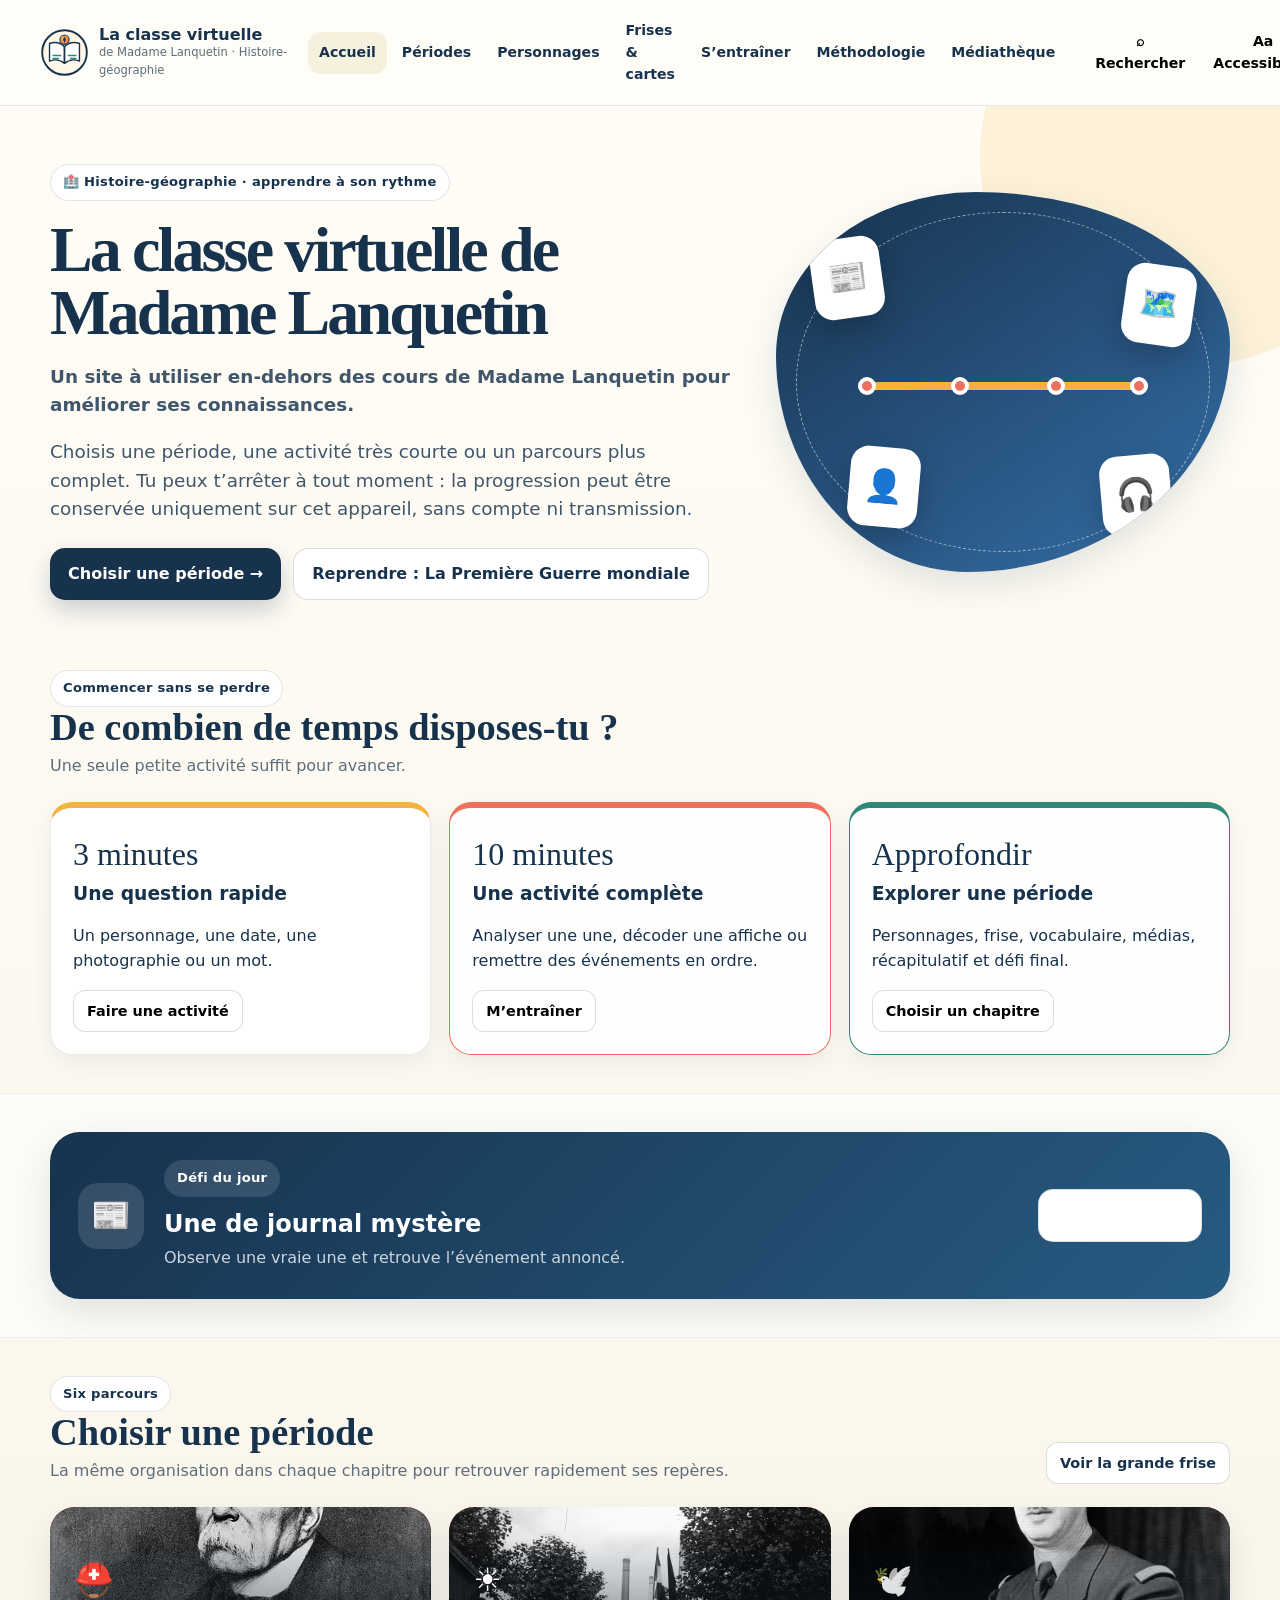
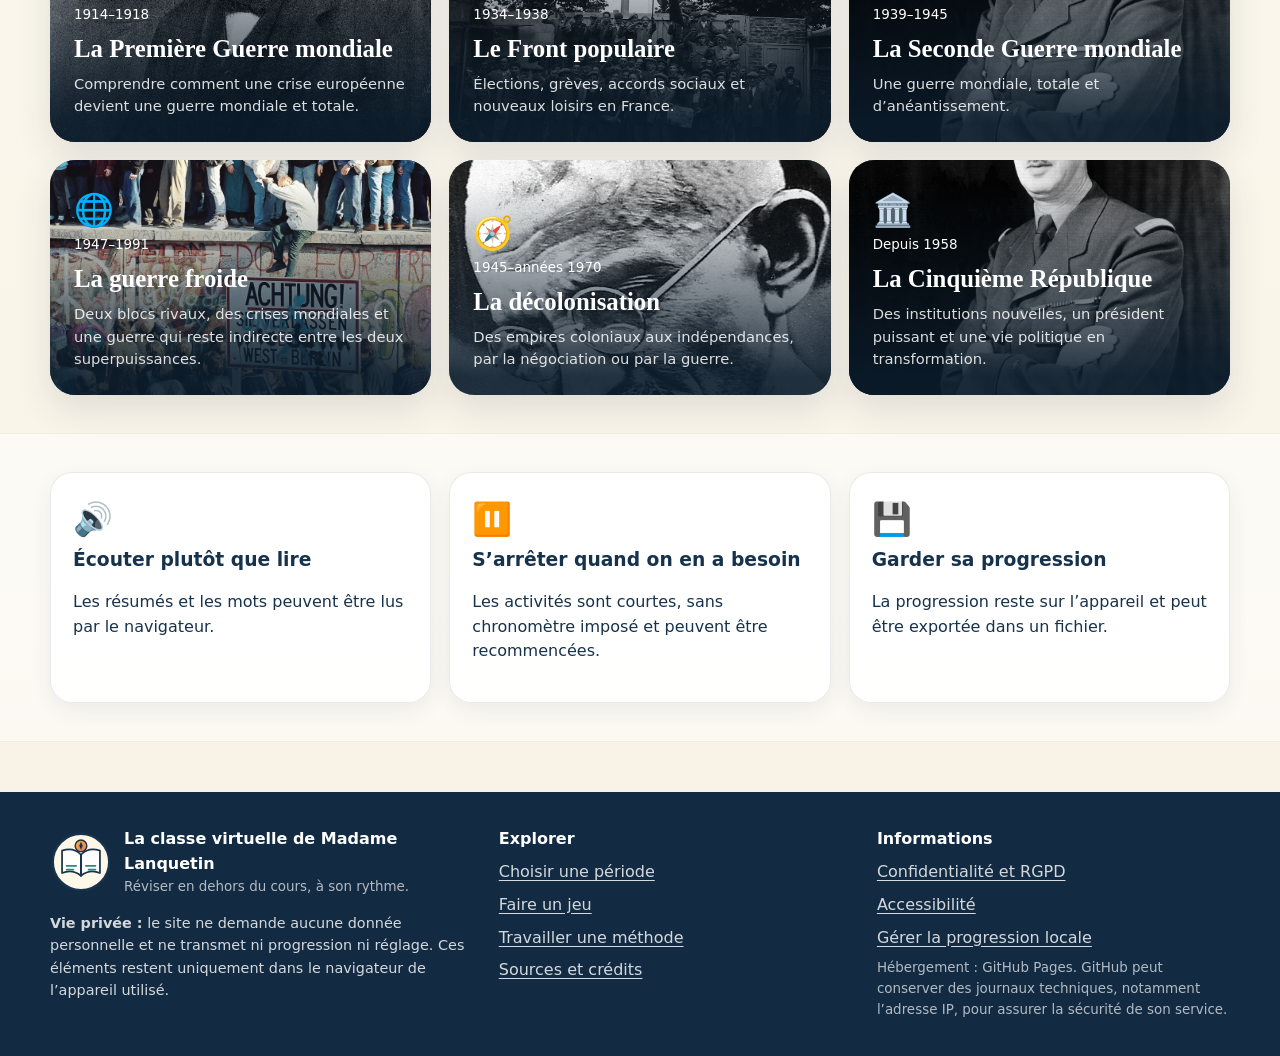
==== index.html @ 1295f913 "Add files via upload" ====
<!DOCTYPE html>

<html lang="fr"><head><meta charset="utf-8"/><meta content="no-referrer" name="referrer"/><meta content="default-src 'self'; img-src 'self' data:; style-src 'self' 'unsafe-inline'; script-src 'self'; connect-src 'self'; media-src 'self'; font-src 'self'; worker-src 'self'; object-src 'none'; base-uri 'self'; frame-src 'none'; form-action 'self'" http-equiv="Content-Security-Policy"/><meta content="width=device-width,initial-scale=1" name="viewport"/><meta content="#17324d" name="theme-color"/><meta content="La classe virtuelle de Madame Lanquetin : réviser l’histoire-géographie avec des personnages, frises, cartes, documents et jeux." name="description"/><title>La classe virtuelle de Madame Lanquetin</title><link href="assets/logo.svg" rel="icon"/><link href="manifest.webmanifest" rel="manifest"/><link href="assets/style.css" rel="stylesheet"/></head><body data-page="home">
<a class="skip-link" href="#main">Aller au contenu</a>
<header class="site-header"><div class="header-inner">
<a class="brand" href="index.html"><img alt="" src="assets/logo.svg"/><span><strong>La classe virtuelle</strong><small>de Madame Lanquetin · Histoire-géographie</small></span></a>
<button aria-controls="main-nav" aria-expanded="false" aria-label="Ouvrir le menu" class="utility-btn menu-btn" type="button">☰</button>
<nav aria-label="Navigation principale" class="main-nav" id="main-nav">
<a data-page="home" href="index.html">Accueil</a><a data-page="periods" href="periodes.html">Périodes</a><a data-page="people" href="personnages.html">Personnages</a><a data-page="timeline" href="frises-cartes.html">Frises &amp; cartes</a><a data-page="games" href="jeux.html">S’entraîner</a><a data-page="method" href="methodologie.html">Méthodologie</a><a data-page="media" href="mediatheque.html">Médiathèque</a>
</nav>
<div class="header-actions"><button aria-label="Rechercher dans le site" class="utility-btn" id="open-search" title="Rechercher" type="button">⌕ <span>Rechercher</span></button><button aria-label="Ouvrir les réglages d’accessibilité" class="utility-btn" id="open-access" title="Accessibilité" type="button">Aa <span>Accessibilité</span></button><a aria-label="Ouvrir ma progression locale" class="utility-btn" href="progression.html" title="Ma progression">◎ <span>Progression</span></a></div>
</div></header><main id="main">
<section class="hero"><div class="container hero-grid"><div><div class="eyebrow">🏥 Histoire-géographie · apprendre à son rythme</div><h1>La classe virtuelle de Madame Lanquetin</h1><p><strong>Un site à utiliser en-dehors des cours de Madame Lanquetin pour améliorer ses connaissances.</strong></p><p>Choisis une période, une activité très courte ou un parcours plus complet. Tu peux t’arrêter à tout moment : la progression peut être conservée uniquement sur cet appareil, sans compte ni transmission.</p><div class="button-row"><a class="btn btn-primary" href="periodes.html">Choisir une période →</a><a class="btn btn-secondary" href="periode.html?id=ww1" id="resume-link"><span id="resume-text">Reprendre mon parcours</span></a></div></div><div aria-hidden="true" class="hero-art optional"><div class="history-orbit"><div class="orbit-card">📰</div><div class="orbit-card">🗺️</div><div class="orbit-card">👤</div><div class="orbit-card">🎧</div><div class="orbit-line"><span></span><span></span><span></span><span></span></div></div></div></div></section>
<section class="section"><div class="container"><div class="section-head"><div><div class="eyebrow">Commencer sans se perdre</div><h2>De combien de temps disposes-tu ?</h2><p>Une seule petite activité suffit pour avancer.</p></div></div><div class="grid grid-3"><article class="card route-card" data-route="jeux.html"><div class="big">3 minutes</div><h3>Une question rapide</h3><p>Un personnage, une date, une photographie ou un mot.</p><button class="btn btn-secondary btn-small">Faire une activité</button></article><article class="card route-card" data-route="jeux.html#unes"><div class="big">10 minutes</div><h3>Une activité complète</h3><p>Analyser une une, décoder une affiche ou remettre des événements en ordre.</p><button class="btn btn-secondary btn-small">M’entraîner</button></article><article class="card route-card" data-route="periodes.html"><div class="big">Approfondir</div><h3>Explorer une période</h3><p>Personnages, frise, vocabulaire, médias, récapitulatif et défi final.</p><button class="btn btn-secondary btn-small">Choisir un chapitre</button></article></div></div></section>
<section class="section alt"><div class="container"><div class="quick-challenge" id="daily-challenge"></div></div></section>
<section class="section"><div class="container"><div class="section-head"><div><div class="eyebrow">Six parcours</div><h2>Choisir une période</h2><p>La même organisation dans chaque chapitre pour retrouver rapidement ses repères.</p></div><a class="btn btn-secondary btn-small" href="frises-cartes.html">Voir la grande frise</a></div><div class="grid grid-3" id="period-grid"></div></div></section>
<section class="section alt optional"><div class="container"><div class="grid grid-3"><article class="card"><div style="font-size:2rem">🔊</div><h3>Écouter plutôt que lire</h3><p>Les résumés et les mots peuvent être lus par le navigateur.</p></article><article class="card"><div style="font-size:2rem">⏸️</div><h3>S’arrêter quand on en a besoin</h3><p>Les activités sont courtes, sans chronomètre imposé et peuvent être recommencées.</p></article><article class="card"><div style="font-size:2rem">💾</div><h3>Garder sa progression</h3><p>La progression reste sur l’appareil et peut être exportée dans un fichier.</p></article></div></div></section></main><footer class="site-footer">
<div class="container footer-grid">
<div>
<div class="footer-brand"><img alt="" src="assets/logo.svg" width="62"/><div><strong>La classe virtuelle de Madame Lanquetin</strong><div class="mini">Réviser en dehors du cours, à son rythme.</div></div></div>
<p class="footer-privacy"><strong>Vie privée :</strong> le site ne demande aucune donnée personnelle et ne transmet ni progression ni réglage. Ces éléments restent uniquement dans le navigateur de l’appareil utilisé.</p>
</div>
<div class="footer-links"><strong>Explorer</strong><a href="periodes.html">Choisir une période</a><a href="jeux.html">Faire un jeu</a><a href="methodologie.html">Travailler une méthode</a><a href="sources.html">Sources et crédits</a></div>
<div class="footer-links"><strong>Informations</strong><a href="confidentialite.html">Confidentialité et RGPD</a><a href="accessibilite.html">Accessibilité</a><a href="progression.html">Gérer la progression locale</a><span class="mini">Hébergement : GitHub Pages. GitHub peut conserver des journaux techniques, notamment l’adresse IP, pour assurer la sécurité de son service.</span></div>
</div>
</footer>
<div aria-hidden="true" aria-labelledby="search-title" aria-modal="true" class="search-overlay" id="search-overlay" role="dialog">
<div class="search-panel">
<h2 class="sr-only" id="search-title">Rechercher dans le site</h2>
<div class="search-top"><label class="sr-only" for="global-search">Personnage, date, événement ou mot</label><input autocomplete="off" id="global-search" placeholder="Personnage, date, événement, mot…" type="search"/><button aria-label="Fermer la recherche" class="close-btn" id="close-search" type="button">×</button></div>
<div aria-live="polite" class="search-results" id="search-results"></div>
</div>
</div>
<div aria-hidden="true" aria-labelledby="access-title" aria-modal="true" class="access-overlay" id="access-overlay" role="dialog">
<div class="access-panel">
<div class="section-head"><div><h2 id="access-title" tabindex="-1">Réglages d’accessibilité</h2><p>Les réglages sont conservés uniquement dans ce navigateur.</p><p class="notice hidden" id="access-storage-note">Le stockage local est bloqué : les réglages fonctionneront pendant cette visite, sans être mémorisés.</p></div><button aria-label="Fermer les réglages d’accessibilité" class="close-btn" id="close-access" type="button">×</button></div>
<div class="setting-row"><div><strong>Taille du texte</strong></div><div aria-label="Choisir la taille du texte" class="setting-buttons" role="group"><button aria-pressed="false" data-size="0.9" type="button">A−</button><button aria-pressed="false" data-size="1" type="button">A</button><button aria-pressed="false" data-size="1.15" type="button">A+</button><button aria-pressed="false" data-size="1.3" type="button">A++</button></div></div>
<div class="setting-row"><div><strong>Contraste renforcé</strong></div><button aria-pressed="false" class="btn btn-secondary btn-small" data-setting="contrast" type="button">Activer / désactiver</button></div>
<div class="setting-row"><div><strong>Police de lecture simple</strong></div><button aria-pressed="false" class="btn btn-secondary btn-small" data-setting="dyslexic" type="button">Activer / désactiver</button></div>
<div class="setting-row"><div><strong>Espacement du texte</strong></div><button aria-pressed="false" class="btn btn-secondary btn-small" data-setting="spacing" type="button">Activer / désactiver</button></div>
<div class="setting-row"><div><strong>Souligner les liens</strong></div><button aria-pressed="false" class="btn btn-secondary btn-small" data-setting="links" type="button">Activer / désactiver</button></div>
<div class="setting-row"><div><strong>Réduire les animations</strong></div><button aria-pressed="false" class="btn btn-secondary btn-small" data-setting="motion" type="button">Activer / désactiver</button></div>
<div class="setting-row"><div><strong>Mode concentration</strong><div class="mini">Masque certains éléments secondaires.</div></div><button aria-pressed="false" class="btn btn-secondary btn-small" data-setting="focus" type="button">Activer / désactiver</button></div>
<div class="button-row"><button class="btn btn-secondary btn-small" id="reset-access" type="button">Réinitialiser les réglages</button><a class="btn btn-primary btn-small" href="accessibilite.html">Lire la déclaration d’accessibilité</a></div>
</div>
</div><script src="assets/data.js"></script><script src="assets/app.js"></script></body></html>
---- assets/style.css ----
:root{
  --ink:#17324d;--muted:#5d6d7c;--paper:#fffdf7;--cream:#f6f0df;--white:#fff;
  --coral:#ee715e;--gold:#f3b43f;--teal:#2f8878;--blue:#356fa8;--purple:#6251a2;
  --shadow:0 14px 35px rgba(23,50,77,.12);--radius:22px;--text-size:1;
}
*{box-sizing:border-box}html{scroll-behavior:smooth}body{margin:0;font-family:Inter,ui-sans-serif,system-ui,-apple-system,"Segoe UI",sans-serif;color:var(--ink);background:linear-gradient(180deg,#fffdf7 0,#f8f2e4 100%);font-size:calc(16px * var(--text-size));line-height:1.55}body.reduce-motion *,body.reduce-motion *::before,body.reduce-motion *::after{animation:none!important;transition:none!important;scroll-behavior:auto!important}body.focus-mode .optional{display:none!important}a{color:inherit}button,input,select{font:inherit}.skip-link{position:absolute;left:-999px;top:8px;background:#000;color:#fff;padding:10px 16px;z-index:100}.skip-link:focus{left:8px}.site-header{position:sticky;top:0;z-index:30;background:rgba(255,253,247,.96);backdrop-filter:blur(14px);border-bottom:1px solid rgba(23,50,77,.1)}.header-inner{max-width:1240px;margin:auto;padding:10px 20px;display:flex;align-items:center;gap:18px}.brand{display:flex;align-items:center;gap:10px;text-decoration:none;min-width:250px}.brand img{width:49px;height:49px}.brand strong{display:block;line-height:1.12}.brand small{display:block;color:var(--muted);font-size:.72rem}.main-nav{display:flex;align-items:center;gap:4px;flex:1;justify-content:center}.main-nav a,.utility-btn{border:0;background:transparent;text-decoration:none;padding:10px 11px;border-radius:13px;font-weight:700;font-size:.88rem;cursor:pointer}.main-nav a:hover,.main-nav a.active,.utility-btn:hover{background:var(--cream)}.header-actions{display:flex;gap:6px}.menu-btn{display:none}.container{width:min(1180px,calc(100% - 34px));margin:auto}.hero{padding:58px 0 32px;position:relative;overflow:hidden}.hero::before{content:"";position:absolute;width:420px;height:420px;border-radius:50%;background:rgba(243,180,63,.16);right:-120px;top:-160px}.hero-grid{display:grid;grid-template-columns:1.2fr .8fr;gap:45px;align-items:center}.eyebrow{display:inline-flex;align-items:center;gap:8px;padding:7px 12px;background:#fff;border:1px solid rgba(23,50,77,.12);border-radius:999px;font-weight:800;font-size:.82rem;letter-spacing:.02em}.hero h1,.page-hero h1{font-family:Georgia,serif;font-size:clamp(2.4rem,5vw,5.2rem);line-height:.98;margin:18px 0 18px;letter-spacing:-.045em}.hero p{font-size:1.15rem;max-width:740px;color:#40566a}.hero-art{min-height:380px;position:relative}.history-orbit{position:absolute;inset:0;border-radius:44% 56% 58% 42%/43% 40% 60% 57%;background:linear-gradient(145deg,#17324d,#356fa8);box-shadow:var(--shadow);overflow:hidden}.history-orbit::after{content:"";position:absolute;inset:20px;border:1px dashed rgba(255,255,255,.55);border-radius:50%}.orbit-card{position:absolute;background:#fff;border-radius:18px;padding:15px;box-shadow:0 12px 30px rgba(0,0,0,.2);font-size:2rem;z-index:2}.orbit-card:nth-child(1){left:8%;top:12%;transform:rotate(-8deg)}.orbit-card:nth-child(2){right:8%;top:19%;transform:rotate(8deg)}.orbit-card:nth-child(3){left:16%;bottom:12%;transform:rotate(5deg)}.orbit-card:nth-child(4){right:13%;bottom:10%;transform:rotate(-5deg)}.orbit-line{position:absolute;left:18%;right:18%;top:50%;height:8px;background:var(--gold);border-radius:999px;z-index:1}.orbit-line span{position:absolute;width:18px;height:18px;border:4px solid #fff;background:var(--coral);border-radius:50%;top:-5px}.orbit-line span:nth-child(1){left:0}.orbit-line span:nth-child(2){left:32%}.orbit-line span:nth-child(3){left:65%}.orbit-line span:nth-child(4){right:0}.button-row{display:flex;flex-wrap:wrap;gap:12px;margin-top:24px}.btn{display:inline-flex;align-items:center;justify-content:center;gap:8px;border:0;border-radius:15px;padding:13px 18px;font-weight:850;text-decoration:none;cursor:pointer;transition:.2s transform,.2s box-shadow}.btn:hover{transform:translateY(-2px)}.btn-primary{background:var(--ink);color:#fff;box-shadow:0 10px 25px rgba(23,50,77,.22)}.btn-secondary{background:#fff;border:1px solid rgba(23,50,77,.16)}.btn-coral{background:var(--coral);color:#fff}.btn-small{padding:9px 13px;border-radius:12px;font-size:.9rem}.section{padding:38px 0}.section.alt{background:rgba(255,255,255,.55);border-top:1px solid rgba(23,50,77,.06);border-bottom:1px solid rgba(23,50,77,.06)}.section-head{display:flex;align-items:flex-end;justify-content:space-between;gap:20px;margin-bottom:23px}.section-head h2{font-family:Georgia,serif;font-size:clamp(1.8rem,3vw,2.9rem);line-height:1.05;margin:0}.section-head p{margin:7px 0 0;color:var(--muted)}.grid{display:grid;gap:18px}.grid-2{grid-template-columns:repeat(2,minmax(0,1fr))}.grid-3{grid-template-columns:repeat(3,minmax(0,1fr))}.grid-4{grid-template-columns:repeat(4,minmax(0,1fr))}.card{background:rgba(255,255,255,.92);border:1px solid rgba(23,50,77,.10);border-radius:var(--radius);padding:22px;box-shadow:0 8px 22px rgba(23,50,77,.07)}.card h3{margin:0 0 8px}.period-card{position:relative;overflow:hidden;min-height:235px;display:flex;flex-direction:column;justify-content:flex-end;color:#fff;text-decoration:none;border-radius:25px;box-shadow:var(--shadow);isolation:isolate}.period-card::after{content:"";position:absolute;inset:0;background:linear-gradient(180deg,transparent 10%,rgba(11,28,43,.9) 92%);z-index:-1}.period-card img{position:absolute;inset:0;width:100%;height:100%;object-fit:cover;z-index:-2;filter:saturate(.82)}.period-card .period-content{padding:24px}.period-card .period-icon{font-size:2rem}.period-card h3{font-family:Georgia,serif;font-size:1.55rem;margin:4px 0}.period-card p{margin:0;color:rgba(255,255,255,.85);font-size:.92rem}.period-card:hover{transform:translateY(-4px);transition:.2s}.route-card{border-top:6px solid var(--gold);cursor:pointer}.route-card:nth-child(2){border-color:var(--coral)}.route-card:nth-child(3){border-color:var(--teal)}.route-card .big{font-family:Georgia,serif;font-size:2rem}.quick-challenge{background:linear-gradient(135deg,#17324d,#275b82);color:#fff;border-radius:30px;padding:28px;display:grid;grid-template-columns:auto 1fr auto;gap:20px;align-items:center;box-shadow:var(--shadow)}.challenge-icon{width:66px;height:66px;border-radius:20px;background:rgba(255,255,255,.13);display:grid;place-items:center;font-size:2rem}.page-hero{padding:46px 0 30px}.page-hero .hero-panel{border-radius:30px;padding:38px;background:#17324d;color:#fff;position:relative;overflow:hidden}.page-hero .hero-panel::after{content:"";position:absolute;right:-80px;top:-120px;width:330px;height:330px;border-radius:50%;background:rgba(243,180,63,.22)}.page-hero h1{font-size:clamp(2.3rem,4.5vw,4.5rem);margin:12px 0}.breadcrumbs{font-weight:750;font-size:.88rem;color:rgba(255,255,255,.8)}.period-hero{display:grid;grid-template-columns:1fr 360px;gap:28px;align-items:stretch}.period-hero-image{border-radius:25px;overflow:hidden;min-height:320px;position:relative}.period-hero-image img{width:100%;height:100%;object-fit:cover}.image-credit{position:absolute;bottom:8px;left:8px;right:8px;background:rgba(0,0,0,.68);color:#fff;padding:6px 9px;border-radius:9px;font-size:.7rem}.stats{display:grid;grid-template-columns:repeat(3,1fr);gap:12px;margin-top:23px}.stat{background:rgba(255,255,255,.12);padding:14px;border-radius:16px}.stat strong{display:block;font-size:1.2rem}.timeline{position:relative;padding-left:31px}.timeline::before{content:"";position:absolute;left:9px;top:0;bottom:0;width:4px;background:linear-gradient(var(--gold),var(--coral));border-radius:3px}.timeline-item{position:relative;margin-bottom:18px;background:#fff;border:1px solid rgba(23,50,77,.1);border-radius:18px;padding:17px 19px}.timeline-item::before{content:"";position:absolute;left:-30px;top:22px;width:15px;height:15px;border-radius:50%;background:var(--coral);border:4px solid #fff;box-shadow:0 0 0 2px var(--coral)}.timeline-date{font-weight:900;color:var(--coral)}.person-card{display:grid;grid-template-columns:92px 1fr;gap:16px;align-items:start}.portrait{width:92px;height:112px;border-radius:18px;object-fit:cover;background:linear-gradient(145deg,#dfe7ef,#fff);border:1px solid rgba(23,50,77,.12)}.avatar{width:92px;height:112px;border-radius:18px;display:grid;place-items:center;background:linear-gradient(145deg,var(--ink),var(--blue));color:#fff;font-family:Georgia,serif;font-size:1.8rem;font-weight:800}.tag-row{display:flex;gap:7px;flex-wrap:wrap}.tag{display:inline-flex;padding:5px 9px;border-radius:999px;background:var(--cream);font-size:.76rem;font-weight:800}.flashcard{min-height:185px;perspective:1000px;cursor:pointer}.flashcard-inner{height:100%;min-height:185px;position:relative;transform-style:preserve-3d;transition:transform .45s}.flashcard.flipped .flashcard-inner{transform:rotateY(180deg)}.flash-side{position:absolute;inset:0;backface-visibility:hidden;border-radius:20px;padding:22px;background:#fff;border:1px solid rgba(23,50,77,.12);display:flex;flex-direction:column;justify-content:center}.flash-back{transform:rotateY(180deg);background:var(--ink);color:#fff}.quiz-box{background:#fff;border-radius:24px;padding:24px;border:1px solid rgba(23,50,77,.1);box-shadow:var(--shadow)}.answer-list{display:grid;gap:10px;margin:18px 0}.answer-btn{text-align:left;border:1px solid rgba(23,50,77,.16);background:#fff;padding:13px 15px;border-radius:14px;cursor:pointer;font-weight:700}.answer-btn:hover{background:var(--cream)}.answer-btn.correct{background:#dff5e8;border-color:#4a9c68}.answer-btn.wrong{background:#ffe3df;border-color:#d65c4d}.feedback{border-radius:14px;padding:13px 15px;background:var(--cream);margin-top:12px}.filters{display:flex;flex-wrap:wrap;gap:10px;margin-bottom:22px}.filter-btn{border:1px solid rgba(23,50,77,.15);background:#fff;border-radius:999px;padding:9px 13px;font-weight:800;cursor:pointer}.filter-btn.active{background:var(--ink);color:#fff}.search-field{width:100%;padding:14px 16px;border-radius:15px;border:1px solid rgba(23,50,77,.2);background:#fff}.media-card{display:flex;flex-direction:column}.media-type{font-weight:900;color:var(--teal);font-size:.8rem;text-transform:uppercase;letter-spacing:.06em}.media-card .btn{margin-top:auto}.map-shell{display:grid;grid-template-columns:280px 1fr;gap:18px}.map-controls{background:#fff;padding:20px;border-radius:22px;border:1px solid rgba(23,50,77,.1)}#history-map{height:550px;border-radius:22px;overflow:hidden;border:1px solid rgba(23,50,77,.1);background:#dbe7ee}.map-fallback{height:550px;display:grid;place-items:center;text-align:center;padding:30px}.layer-btn{display:block;width:100%;text-align:left;margin:8px 0;padding:11px 12px;border:1px solid rgba(23,50,77,.14);background:#fff;border-radius:12px;font-weight:800;cursor:pointer}.layer-btn.active{background:var(--teal);color:#fff}.newspaper{background:#f7f2e6;border:1px solid #b7a985;border-radius:8px;padding:15px;font-family:Georgia,serif}.newspaper img{width:100%;max-height:420px;object-fit:contain;background:#e8e1d2}.document-viewer{display:grid;grid-template-columns:minmax(0,1fr) minmax(300px,.8fr);gap:20px}.doc-image{background:#eee7d8;border-radius:18px;padding:12px}.doc-image img{width:100%;max-height:680px;object-fit:contain}.method-step{display:grid;grid-template-columns:58px 1fr;gap:15px}.method-number{width:52px;height:52px;border-radius:17px;background:var(--ink);color:#fff;display:grid;place-items:center;font-weight:900;font-size:1.3rem}.progress-bar{height:13px;border-radius:999px;background:#e7e3d8;overflow:hidden}.progress-fill{height:100%;background:linear-gradient(90deg,var(--teal),var(--gold));width:0}.badge{display:flex;gap:14px;align-items:center}.badge-icon{width:58px;height:58px;border-radius:18px;background:var(--cream);display:grid;place-items:center;font-size:1.8rem}.badge.locked{filter:grayscale(1);opacity:.55}.source-row{display:grid;grid-template-columns:1fr auto;gap:14px;align-items:center;border-bottom:1px solid rgba(23,50,77,.1);padding:16px 0}.source-row:last-child{border-bottom:0}.notice{background:#fff4cf;border-left:5px solid var(--gold);padding:16px 18px;border-radius:10px}.search-overlay,.access-overlay{position:fixed;inset:0;background:rgba(8,20,32,.72);z-index:80;display:none;padding:6vh 20px}.search-overlay.open,.access-overlay.open{display:block}.search-panel,.access-panel{max-width:760px;margin:auto;background:#fff;border-radius:26px;padding:24px;max-height:86vh;overflow:auto}.search-top{display:flex;gap:10px}.search-top input{flex:1;padding:15px;border-radius:14px;border:1px solid rgba(23,50,77,.2)}.search-results{display:grid;gap:9px;margin-top:15px}.search-result{display:block;text-decoration:none;padding:13px;border-radius:14px;background:var(--cream)}.close-btn{border:0;background:var(--cream);width:48px;border-radius:14px;cursor:pointer;font-weight:900}.setting-row{display:flex;justify-content:space-between;align-items:center;gap:18px;padding:15px 0;border-bottom:1px solid rgba(23,50,77,.1)}.setting-buttons{display:flex;gap:6px}.setting-buttons button{border:1px solid rgba(23,50,77,.15);background:#fff;border-radius:10px;padding:8px 10px;cursor:pointer}.site-footer{margin-top:50px;background:#132b42;color:#fff;padding:35px 0}.footer-grid{display:grid;grid-template-columns:1.2fr 1fr 1fr;gap:25px}.footer-links{display:flex;flex-direction:column;gap:8px}.footer-links a{color:rgba(255,255,255,.82)}.mini{font-size:.84rem;color:var(--muted)}.site-footer .mini{color:rgba(255,255,255,.68)}.hidden{display:none!important}.only-print{display:none}
@media(max-width:1000px){.main-nav{display:none;position:absolute;left:15px;right:15px;top:71px;background:#fff;padding:12px;border-radius:18px;box-shadow:var(--shadow);flex-direction:column;align-items:stretch}.main-nav.open{display:flex}.menu-btn{display:block}.header-inner{flex-wrap:wrap}.brand{flex:1}.hero-grid,.period-hero,.document-viewer{grid-template-columns:1fr}.hero-art{min-height:310px}.grid-4{grid-template-columns:repeat(2,1fr)}.map-shell{grid-template-columns:1fr}.map-controls{display:grid;grid-template-columns:repeat(2,1fr);gap:7px}.map-controls h3,.map-controls p,.map-controls .legend-box{grid-column:1/-1}}
@media(max-width:700px){.container{width:min(100% - 22px,1180px)}.header-actions .utility-btn span{display:none}.brand small{display:none}.hero{padding-top:34px}.hero h1{font-size:2.7rem}.hero-art{min-height:270px}.grid-2,.grid-3,.grid-4,.stats,.footer-grid{grid-template-columns:1fr}.quick-challenge{grid-template-columns:1fr;text-align:left}.section{padding:28px 0}.card{padding:18px}.person-card{grid-template-columns:76px 1fr}.portrait,.avatar{width:76px;height:94px}.page-hero .hero-panel{padding:25px}.period-hero-image{min-height:250px}.map-controls{grid-template-columns:1fr}#history-map,.map-fallback{height:430px}}
@media print{.site-header,.site-footer,.button-row,.utility-btn,.filters,.optional{display:none!important}body{background:#fff}.card,.timeline-item{box-shadow:none;break-inside:avoid}.only-print{display:block}}


/* Confidentialité et accessibilité — ajout du 23 juillet 2026 */
:focus-visible{outline:4px solid #ffbf47!important;outline-offset:4px!important;border-radius:4px}
.sr-only{position:absolute!important;width:1px!important;height:1px!important;padding:0!important;margin:-1px!important;overflow:hidden!important;clip:rect(0,0,0,0)!important;white-space:nowrap!important;border:0!important}
body.dialog-open{overflow:hidden}
.footer-brand{display:flex;gap:12px;align-items:center}.footer-privacy{font-size:.9rem;line-height:1.55;color:rgba(255,255,255,.82);max-width:54ch}.site-footer a{text-underline-offset:3px}.legal-content{display:grid;gap:18px;max-width:960px}.legal-content h2{font-family:Georgia,serif;margin-top:0}.legal-content .card{padding:25px}.check-list li{margin:.55rem 0}.privacy-notice{margin:20px 0}
.text-spacing{letter-spacing:.06em;word-spacing:.16em;line-height:1.9}.text-spacing p,.text-spacing li{line-height:1.9}.underline-links a:not(.btn){text-decoration:underline!important;text-decoration-thickness:2px!important;text-underline-offset:4px!important}
.high-contrast{background:#fff;color:#000}.high-contrast .card,.high-contrast .timeline-item,.high-contrast .filter-btn,.high-contrast .answer-btn{border:2px solid #000}.high-contrast a:not(.btn){color:#001dff}.high-contrast .site-header,.high-contrast .site-footer{background:#000}.high-contrast .main-nav a{color:#000}.high-contrast .main-nav a.active{background:#000;color:#fff}.high-contrast .btn-primary{background:#000;color:#fff;border-color:#000}.high-contrast .btn-secondary{background:#fff;color:#000;border:2px solid #000}
.local-map-stage{position:relative;width:100%;height:520px;overflow:hidden;border-radius:18px;background:linear-gradient(180deg,#dff2f4 0 64%,#e9dfc3 64%);border:2px solid rgba(23,50,77,.2);box-shadow:inset 0 0 0 8px rgba(255,255,255,.35)}.local-map-stage::before{content:"";position:absolute;inset:7% 6%;border-radius:50%;background:radial-gradient(circle at 35% 35%,rgba(255,255,255,.75),rgba(116,175,165,.18) 45%,rgba(23,50,77,.08));border:2px solid rgba(23,50,77,.16)}.local-map-lines{position:absolute;inset:0;width:100%;height:100%;pointer-events:none}.local-map-lines polyline{fill:none;stroke:#c94b48;stroke-width:1.2;stroke-linecap:round;stroke-linejoin:round;vector-effect:non-scaling-stroke}.local-map-lines .map-globe{fill:rgba(255,255,255,.18);stroke:rgba(23,50,77,.25);stroke-width:.7;vector-effect:non-scaling-stroke}.local-map-lines .map-grid{fill:none;stroke:rgba(23,50,77,.12);stroke-width:.35;vector-effect:non-scaling-stroke}.local-map-marker{position:absolute;left:var(--map-x);top:var(--map-y);transform:translate(-50%,-50%);width:38px;height:38px;border-radius:50%;border:3px solid #fff;background:#17324d;color:#fff;font-weight:800;box-shadow:0 5px 14px rgba(23,50,77,.35);cursor:pointer;z-index:3}.local-map-marker:hover,.local-map-marker.selected{transform:translate(-50%,-50%) scale(1.18);background:#c94b48}.map-compass{position:absolute;right:18px;top:15px;background:#fff;border:1px solid rgba(23,50,77,.2);border-radius:99px;padding:7px 10px;font-weight:800}.privacy-map-note{margin:.7rem 0 0}.dialog-open .site-header{z-index:1}
@media(prefers-reduced-motion:reduce){*,*::before,*::after{scroll-behavior:auto!important;animation-duration:.001ms!important;animation-iteration-count:1!important;transition-duration:.001ms!important}.history-orbit,.orbit-card{animation:none!important}}
@media(max-width:700px){.local-map-stage{height:420px}.local-map-marker{width:34px;height:34px}.access-panel{max-height:90vh;overflow:auto}.setting-row{align-items:flex-start;flex-direction:column}.footer-privacy{max-width:none}}
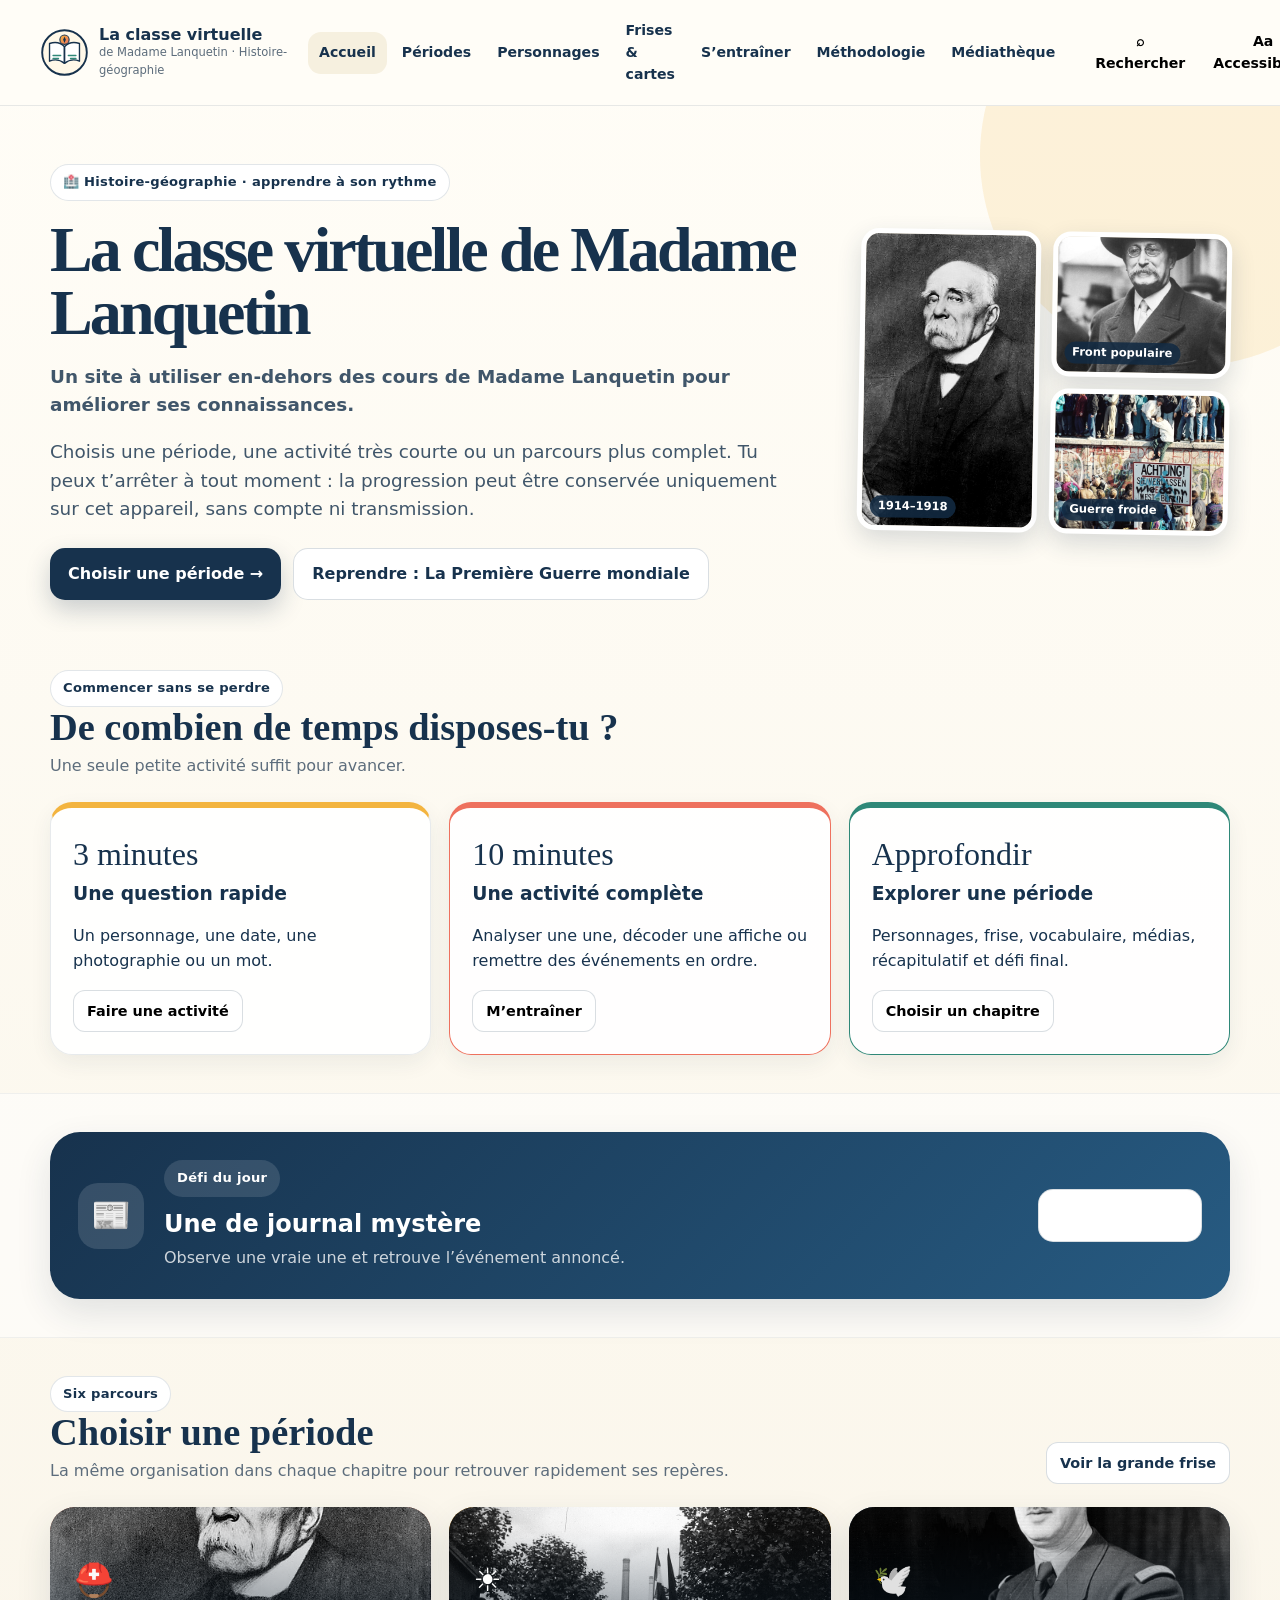
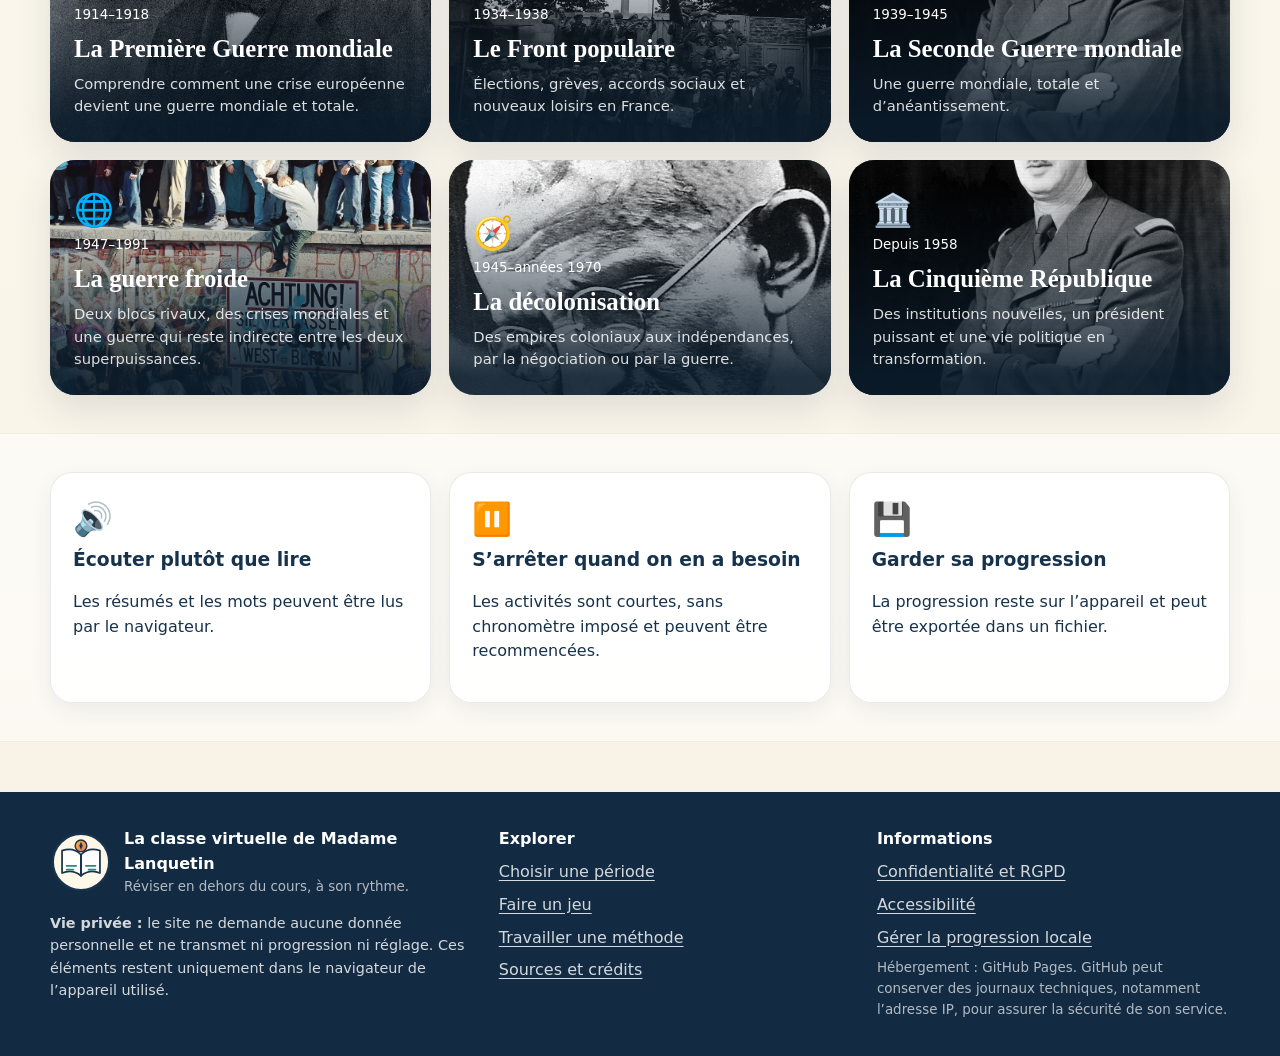
==== commit f1752662: "Add files via upload" ====
--- a/index.html
+++ b/index.html
@@ -10,7 +10,12 @@
 </nav>
 <div class="header-actions"><button aria-label="Rechercher dans le site" class="utility-btn" id="open-search" title="Rechercher" type="button">⌕ <span>Rechercher</span></button><button aria-label="Ouvrir les réglages d’accessibilité" class="utility-btn" id="open-access" title="Accessibilité" type="button">Aa <span>Accessibilité</span></button><a aria-label="Ouvrir ma progression locale" class="utility-btn" href="progression.html" title="Ma progression">◎ <span>Progression</span></a></div>
 </div></header><main id="main">
-<section class="hero"><div class="container hero-grid"><div><div class="eyebrow">🏥 Histoire-géographie · apprendre à son rythme</div><h1>La classe virtuelle de Madame Lanquetin</h1><p><strong>Un site à utiliser en-dehors des cours de Madame Lanquetin pour améliorer ses connaissances.</strong></p><p>Choisis une période, une activité très courte ou un parcours plus complet. Tu peux t’arrêter à tout moment : la progression peut être conservée uniquement sur cet appareil, sans compte ni transmission.</p><div class="button-row"><a class="btn btn-primary" href="periodes.html">Choisir une période →</a><a class="btn btn-secondary" href="periode.html?id=ww1" id="resume-link"><span id="resume-text">Reprendre mon parcours</span></a></div></div><div aria-hidden="true" class="hero-art optional"><div class="history-orbit"><div class="orbit-card">📰</div><div class="orbit-card">🗺️</div><div class="orbit-card">👤</div><div class="orbit-card">🎧</div><div class="orbit-line"><span></span><span></span><span></span><span></span></div></div></div></div></section>
+<section class="hero"><div class="container hero-grid"><div><div class="eyebrow">🏥 Histoire-géographie · apprendre à son rythme</div><h1>La classe virtuelle de Madame Lanquetin</h1><p><strong>Un site à utiliser en-dehors des cours de Madame Lanquetin pour améliorer ses connaissances.</strong></p><p>Choisis une période, une activité très courte ou un parcours plus complet. Tu peux t’arrêter à tout moment : la progression peut être conservée uniquement sur cet appareil, sans compte ni transmission.</p><div class="button-row"><a class="btn btn-primary" href="periodes.html">Choisir une période →</a><a class="btn btn-secondary" href="periode.html?id=ww1" id="resume-link"><span id="resume-text">Reprendre mon parcours</span></a></div></div><div class="hero-history-collage optional" aria-label="Quelques figures et moments des périodes étudiées">
+<figure class="hero-photo hero-photo-tall"><img src="assets/images/clemenceau.jpg" alt="Portrait de Georges Clemenceau"/><figcaption>1914–1918</figcaption></figure>
+<figure class="hero-photo"><img src="assets/images/leon-blum.jpg" alt="Portrait de Léon Blum"/><figcaption>Front populaire</figcaption></figure>
+<figure class="hero-photo"><img src="assets/images/berlin-wall.jpg" alt="Le mur de Berlin"/><figcaption>Guerre froide</figcaption></figure>
+<figure class="hero-photo hero-photo-wide"><img src="assets/images/de-gaulle.jpg" alt="Portrait de Charles de Gaulle"/><figcaption>Ve République</figcaption></figure>
+</div></div></section>
 <section class="section"><div class="container"><div class="section-head"><div><div class="eyebrow">Commencer sans se perdre</div><h2>De combien de temps disposes-tu ?</h2><p>Une seule petite activité suffit pour avancer.</p></div></div><div class="grid grid-3"><article class="card route-card" data-route="jeux.html"><div class="big">3 minutes</div><h3>Une question rapide</h3><p>Un personnage, une date, une photographie ou un mot.</p><button class="btn btn-secondary btn-small">Faire une activité</button></article><article class="card route-card" data-route="jeux.html#unes"><div class="big">10 minutes</div><h3>Une activité complète</h3><p>Analyser une une, décoder une affiche ou remettre des événements en ordre.</p><button class="btn btn-secondary btn-small">M’entraîner</button></article><article class="card route-card" data-route="periodes.html"><div class="big">Approfondir</div><h3>Explorer une période</h3><p>Personnages, frise, vocabulaire, médias, récapitulatif et défi final.</p><button class="btn btn-secondary btn-small">Choisir un chapitre</button></article></div></div></section>
 <section class="section alt"><div class="container"><div class="quick-challenge" id="daily-challenge"></div></div></section>
 <section class="section"><div class="container"><div class="section-head"><div><div class="eyebrow">Six parcours</div><h2>Choisir une période</h2><p>La même organisation dans chaque chapitre pour retrouver rapidement ses repères.</p></div><a class="btn btn-secondary btn-small" href="frises-cartes.html">Voir la grande frise</a></div><div class="grid grid-3" id="period-grid"></div></div></section>
--- a/assets/style.css
+++ b/assets/style.css
@@ -20,3 +20,15 @@
 .local-map-stage{position:relative;width:100%;height:520px;overflow:hidden;border-radius:18px;background:linear-gradient(180deg,#dff2f4 0 64%,#e9dfc3 64%);border:2px solid rgba(23,50,77,.2);box-shadow:inset 0 0 0 8px rgba(255,255,255,.35)}.local-map-stage::before{content:"";position:absolute;inset:7% 6%;border-radius:50%;background:radial-gradient(circle at 35% 35%,rgba(255,255,255,.75),rgba(116,175,165,.18) 45%,rgba(23,50,77,.08));border:2px solid rgba(23,50,77,.16)}.local-map-lines{position:absolute;inset:0;width:100%;height:100%;pointer-events:none}.local-map-lines polyline{fill:none;stroke:#c94b48;stroke-width:1.2;stroke-linecap:round;stroke-linejoin:round;vector-effect:non-scaling-stroke}.local-map-lines .map-globe{fill:rgba(255,255,255,.18);stroke:rgba(23,50,77,.25);stroke-width:.7;vector-effect:non-scaling-stroke}.local-map-lines .map-grid{fill:none;stroke:rgba(23,50,77,.12);stroke-width:.35;vector-effect:non-scaling-stroke}.local-map-marker{position:absolute;left:var(--map-x);top:var(--map-y);transform:translate(-50%,-50%);width:38px;height:38px;border-radius:50%;border:3px solid #fff;background:#17324d;color:#fff;font-weight:800;box-shadow:0 5px 14px rgba(23,50,77,.35);cursor:pointer;z-index:3}.local-map-marker:hover,.local-map-marker.selected{transform:translate(-50%,-50%) scale(1.18);background:#c94b48}.map-compass{position:absolute;right:18px;top:15px;background:#fff;border:1px solid rgba(23,50,77,.2);border-radius:99px;padding:7px 10px;font-weight:800}.privacy-map-note{margin:.7rem 0 0}.dialog-open .site-header{z-index:1}
 @media(prefers-reduced-motion:reduce){*,*::before,*::after{scroll-behavior:auto!important;animation-duration:.001ms!important;animation-iteration-count:1!important;transition-duration:.001ms!important}.history-orbit,.orbit-card{animation:none!important}}
 @media(max-width:700px){.local-map-stage{height:420px}.local-map-marker{width:34px;height:34px}.access-panel{max-height:90vh;overflow:auto}.setting-row{align-items:flex-start;flex-direction:column}.footer-privacy{max-width:none}}
+
+
+/* Accueil : galerie historique compacte remplaçant l'ancienne illustration abstraite */
+.hero-grid{grid-template-columns:minmax(0,1.35fr) minmax(330px,.65fr);gap:38px}
+.hero-history-collage{display:grid;grid-template-columns:1fr 1fr;grid-template-rows:145px 145px;gap:12px;align-self:center;max-width:430px;justify-self:end;width:100%;transform:rotate(1deg)}
+.hero-photo{position:relative;margin:0;overflow:hidden;border-radius:18px;background:#e9e1d1;box-shadow:0 10px 24px rgba(23,50,77,.16);border:5px solid #fff;min-width:0}
+.hero-photo img{display:block;width:100%;height:100%;object-fit:cover;filter:saturate(.78) contrast(1.04)}
+.hero-photo figcaption{position:absolute;left:8px;bottom:8px;padding:4px 8px;border-radius:999px;background:rgba(19,43,66,.88);color:#fff;font-size:.72rem;font-weight:850;line-height:1.2}
+.hero-photo-tall{grid-row:1 / span 2}
+.hero-photo-wide{display:none}
+@media(max-width:1000px){.hero-history-collage{max-width:620px;justify-self:start;grid-template-columns:repeat(3,1fr);grid-template-rows:170px;transform:none}.hero-photo-tall{grid-row:auto}.hero-photo-wide{display:none}}
+@media(max-width:700px){.hero-history-collage{grid-template-columns:1fr 1fr;grid-template-rows:145px 145px;max-width:none}.hero-photo-tall{grid-row:1 / span 2}.hero-history-collage .hero-photo:nth-child(3){display:none}}
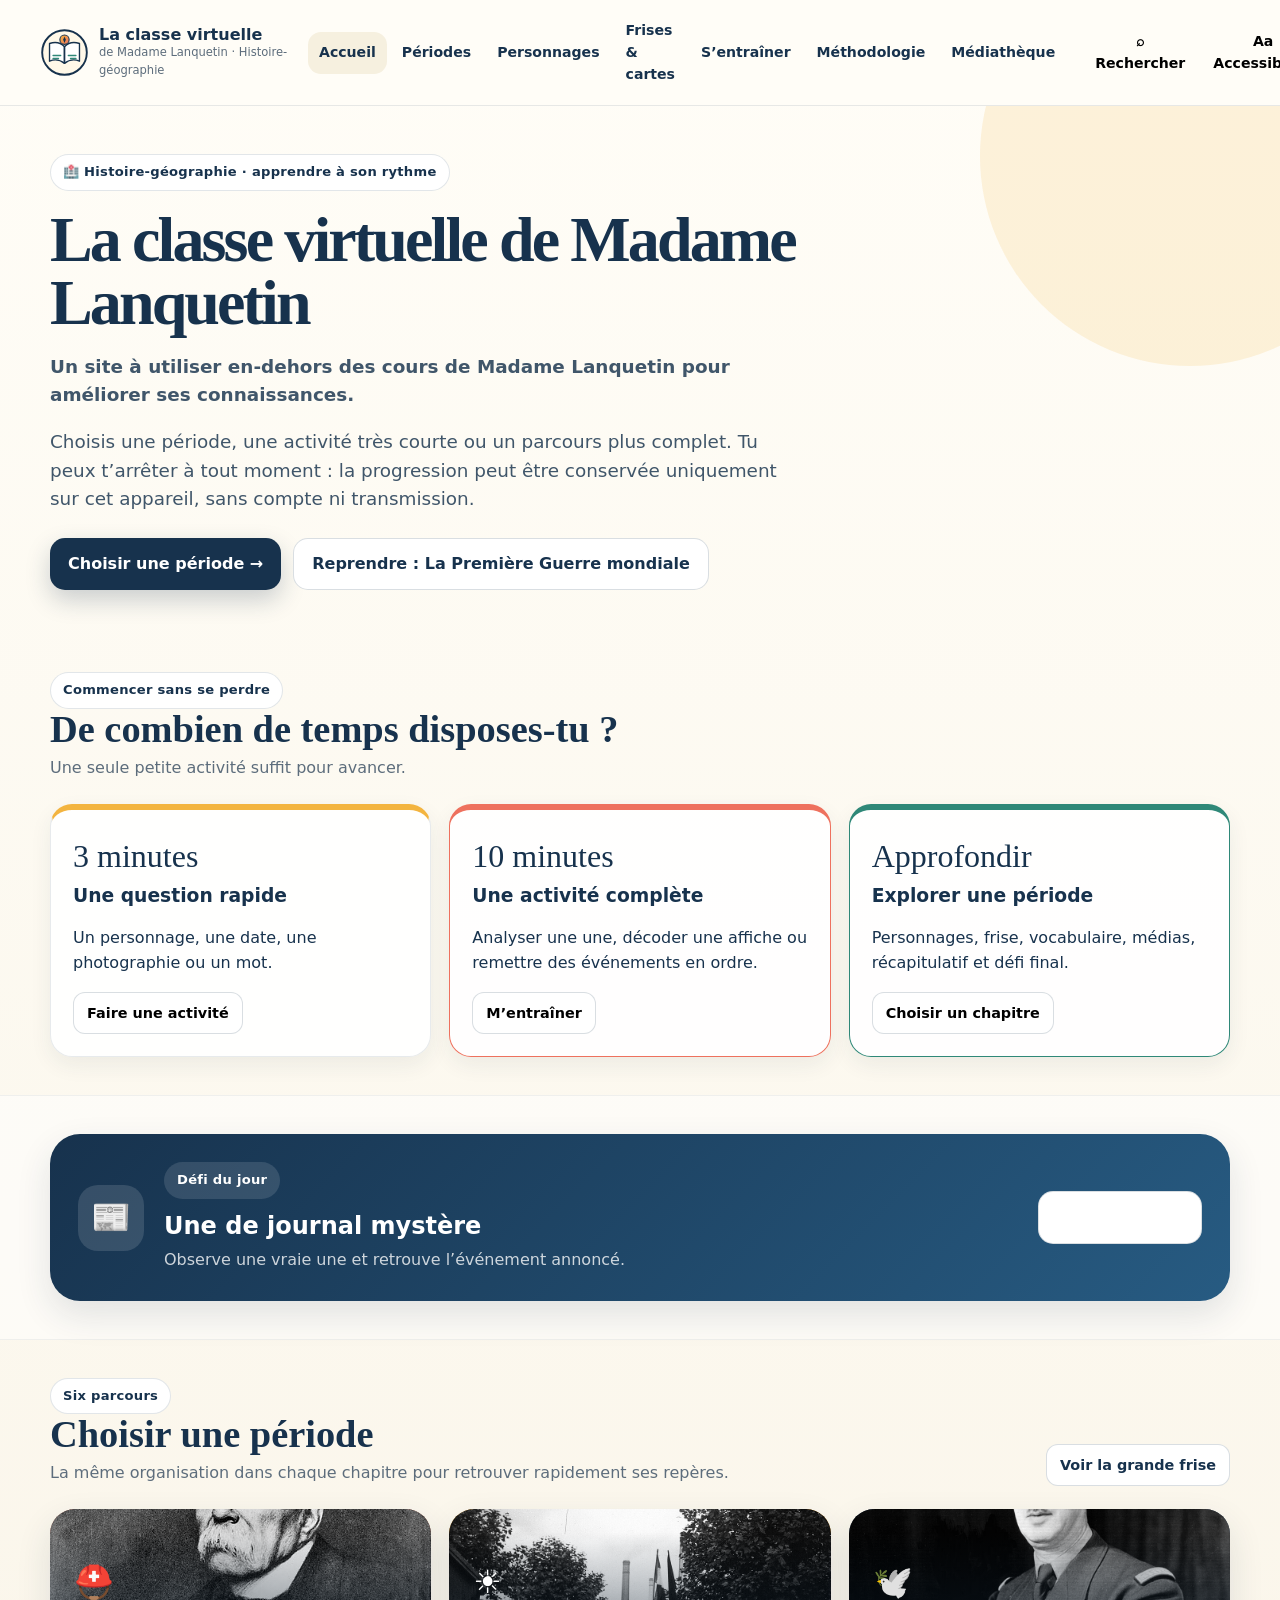
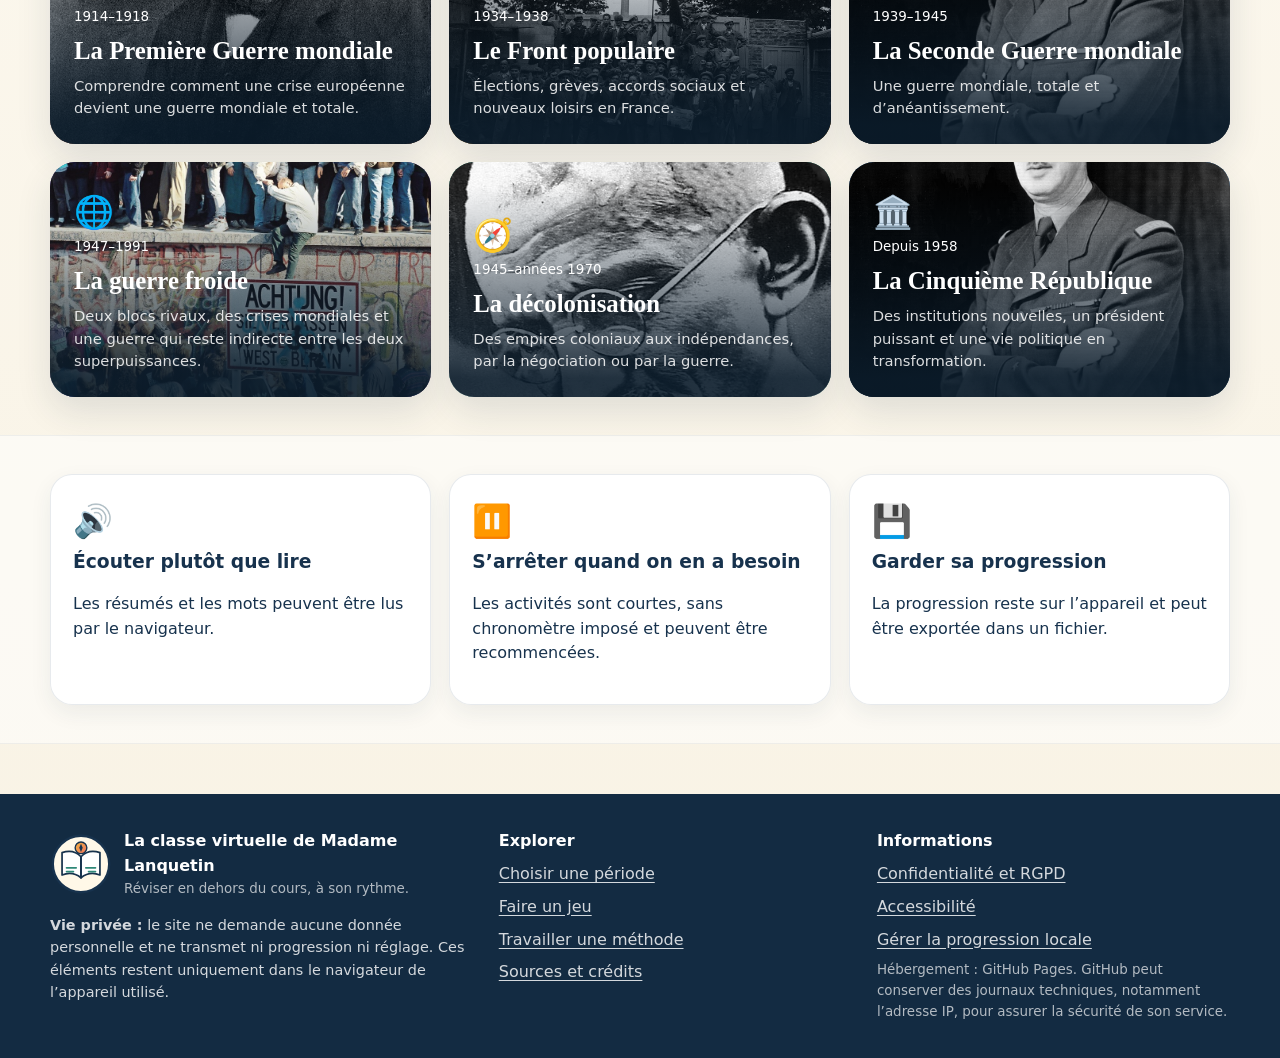
==== commit 996ed308: "Add files via upload" ====
--- a/index.html
+++ b/index.html
@@ -1,6 +1,6 @@
 <!DOCTYPE html>
 
-<html lang="fr"><head><meta charset="utf-8"/><meta content="no-referrer" name="referrer"/><meta content="default-src 'self'; img-src 'self' data:; style-src 'self' 'unsafe-inline'; script-src 'self'; connect-src 'self'; media-src 'self'; font-src 'self'; worker-src 'self'; object-src 'none'; base-uri 'self'; frame-src 'none'; form-action 'self'" http-equiv="Content-Security-Policy"/><meta content="width=device-width,initial-scale=1" name="viewport"/><meta content="#17324d" name="theme-color"/><meta content="La classe virtuelle de Madame Lanquetin : réviser l’histoire-géographie avec des personnages, frises, cartes, documents et jeux." name="description"/><title>La classe virtuelle de Madame Lanquetin</title><link href="assets/logo.svg" rel="icon"/><link href="manifest.webmanifest" rel="manifest"/><link href="assets/style.css" rel="stylesheet"/></head><body data-page="home">
+<html lang="fr"><head><meta charset="utf-8"/><meta content="no-referrer" name="referrer"/><meta content="default-src 'self'; img-src 'self' data:; style-src 'self' 'unsafe-inline'; script-src 'self'; connect-src 'self'; media-src 'self'; font-src 'self'; worker-src 'self'; object-src 'none'; base-uri 'self'; frame-src 'none'; form-action 'self'" http-equiv="Content-Security-Policy"/><meta content="width=device-width,initial-scale=1" name="viewport"/><meta content="#17324d" name="theme-color"/><meta content="La classe virtuelle de Madame Lanquetin : réviser l’histoire-géographie avec des personnages, frises, cartes, documents et jeux." name="description"/><title>La classe virtuelle de Madame Lanquetin</title><link href="assets/logo.svg" rel="icon"/><link href="manifest.webmanifest" rel="manifest"/><link href="assets/style.css?v=20260723c" rel="stylesheet"/></head><body data-page="home">
 <a class="skip-link" href="#main">Aller au contenu</a>
 <header class="site-header"><div class="header-inner">
 <a class="brand" href="index.html"><img alt="" src="assets/logo.svg"/><span><strong>La classe virtuelle</strong><small>de Madame Lanquetin · Histoire-géographie</small></span></a>
@@ -10,12 +10,7 @@
 </nav>
 <div class="header-actions"><button aria-label="Rechercher dans le site" class="utility-btn" id="open-search" title="Rechercher" type="button">⌕ <span>Rechercher</span></button><button aria-label="Ouvrir les réglages d’accessibilité" class="utility-btn" id="open-access" title="Accessibilité" type="button">Aa <span>Accessibilité</span></button><a aria-label="Ouvrir ma progression locale" class="utility-btn" href="progression.html" title="Ma progression">◎ <span>Progression</span></a></div>
 </div></header><main id="main">
-<section class="hero"><div class="container hero-grid"><div><div class="eyebrow">🏥 Histoire-géographie · apprendre à son rythme</div><h1>La classe virtuelle de Madame Lanquetin</h1><p><strong>Un site à utiliser en-dehors des cours de Madame Lanquetin pour améliorer ses connaissances.</strong></p><p>Choisis une période, une activité très courte ou un parcours plus complet. Tu peux t’arrêter à tout moment : la progression peut être conservée uniquement sur cet appareil, sans compte ni transmission.</p><div class="button-row"><a class="btn btn-primary" href="periodes.html">Choisir une période →</a><a class="btn btn-secondary" href="periode.html?id=ww1" id="resume-link"><span id="resume-text">Reprendre mon parcours</span></a></div></div><div class="hero-history-collage optional" aria-label="Quelques figures et moments des périodes étudiées">
-<figure class="hero-photo hero-photo-tall"><img src="assets/images/clemenceau.jpg" alt="Portrait de Georges Clemenceau"/><figcaption>1914–1918</figcaption></figure>
-<figure class="hero-photo"><img src="assets/images/leon-blum.jpg" alt="Portrait de Léon Blum"/><figcaption>Front populaire</figcaption></figure>
-<figure class="hero-photo"><img src="assets/images/berlin-wall.jpg" alt="Le mur de Berlin"/><figcaption>Guerre froide</figcaption></figure>
-<figure class="hero-photo hero-photo-wide"><img src="assets/images/de-gaulle.jpg" alt="Portrait de Charles de Gaulle"/><figcaption>Ve République</figcaption></figure>
-</div></div></section>
+<section class="hero"><div class="container hero-grid"><div><div class="eyebrow">🏥 Histoire-géographie · apprendre à son rythme</div><h1>La classe virtuelle de Madame Lanquetin</h1><p><strong>Un site à utiliser en-dehors des cours de Madame Lanquetin pour améliorer ses connaissances.</strong></p><p>Choisis une période, une activité très courte ou un parcours plus complet. Tu peux t’arrêter à tout moment : la progression peut être conservée uniquement sur cet appareil, sans compte ni transmission.</p><div class="button-row"><a class="btn btn-primary" href="periodes.html">Choisir une période →</a><a class="btn btn-secondary" href="periode.html?id=ww1" id="resume-link"><span id="resume-text">Reprendre mon parcours</span></a></div></div></div></section>
 <section class="section"><div class="container"><div class="section-head"><div><div class="eyebrow">Commencer sans se perdre</div><h2>De combien de temps disposes-tu ?</h2><p>Une seule petite activité suffit pour avancer.</p></div></div><div class="grid grid-3"><article class="card route-card" data-route="jeux.html"><div class="big">3 minutes</div><h3>Une question rapide</h3><p>Un personnage, une date, une photographie ou un mot.</p><button class="btn btn-secondary btn-small">Faire une activité</button></article><article class="card route-card" data-route="jeux.html#unes"><div class="big">10 minutes</div><h3>Une activité complète</h3><p>Analyser une une, décoder une affiche ou remettre des événements en ordre.</p><button class="btn btn-secondary btn-small">M’entraîner</button></article><article class="card route-card" data-route="periodes.html"><div class="big">Approfondir</div><h3>Explorer une période</h3><p>Personnages, frise, vocabulaire, médias, récapitulatif et défi final.</p><button class="btn btn-secondary btn-small">Choisir un chapitre</button></article></div></div></section>
 <section class="section alt"><div class="container"><div class="quick-challenge" id="daily-challenge"></div></div></section>
 <section class="section"><div class="container"><div class="section-head"><div><div class="eyebrow">Six parcours</div><h2>Choisir une période</h2><p>La même organisation dans chaque chapitre pour retrouver rapidement ses repères.</p></div><a class="btn btn-secondary btn-small" href="frises-cartes.html">Voir la grande frise</a></div><div class="grid grid-3" id="period-grid"></div></div></section>
@@ -48,4 +43,4 @@
 <div class="setting-row"><div><strong>Mode concentration</strong><div class="mini">Masque certains éléments secondaires.</div></div><button aria-pressed="false" class="btn btn-secondary btn-small" data-setting="focus" type="button">Activer / désactiver</button></div>
 <div class="button-row"><button class="btn btn-secondary btn-small" id="reset-access" type="button">Réinitialiser les réglages</button><a class="btn btn-primary btn-small" href="accessibilite.html">Lire la déclaration d’accessibilité</a></div>
 </div>
-</div><script src="assets/data.js"></script><script src="assets/app.js"></script></body></html>+</div><script src="assets/data.js?v=20260723c"></script><script src="assets/app.js?v=20260723c"></script></body></html>
--- a/assets/style.css
+++ b/assets/style.css
@@ -22,13 +22,9 @@
 @media(max-width:700px){.local-map-stage{height:420px}.local-map-marker{width:34px;height:34px}.access-panel{max-height:90vh;overflow:auto}.setting-row{align-items:flex-start;flex-direction:column}.footer-privacy{max-width:none}}
 
 
-/* Accueil : galerie historique compacte remplaçant l'ancienne illustration abstraite */
-.hero-grid{grid-template-columns:minmax(0,1.35fr) minmax(330px,.65fr);gap:38px}
-.hero-history-collage{display:grid;grid-template-columns:1fr 1fr;grid-template-rows:145px 145px;gap:12px;align-self:center;max-width:430px;justify-self:end;width:100%;transform:rotate(1deg)}
-.hero-photo{position:relative;margin:0;overflow:hidden;border-radius:18px;background:#e9e1d1;box-shadow:0 10px 24px rgba(23,50,77,.16);border:5px solid #fff;min-width:0}
-.hero-photo img{display:block;width:100%;height:100%;object-fit:cover;filter:saturate(.78) contrast(1.04)}
-.hero-photo figcaption{position:absolute;left:8px;bottom:8px;padding:4px 8px;border-radius:999px;background:rgba(19,43,66,.88);color:#fff;font-size:.72rem;font-weight:850;line-height:1.2}
-.hero-photo-tall{grid-row:1 / span 2}
-.hero-photo-wide{display:none}
-@media(max-width:1000px){.hero-history-collage{max-width:620px;justify-self:start;grid-template-columns:repeat(3,1fr);grid-template-rows:170px;transform:none}.hero-photo-tall{grid-row:auto}.hero-photo-wide{display:none}}
-@media(max-width:700px){.hero-history-collage{grid-template-columns:1fr 1fr;grid-template-rows:145px 145px;max-width:none}.hero-photo-tall{grid-row:1 / span 2}.hero-history-collage .hero-photo:nth-child(3){display:none}}
+/* Correctif définitif accueil — suppression de l’ancienne illustration abstraite */
+.hero-grid{grid-template-columns:1fr!important;max-width:1180px}
+.hero-grid>div:first-child{max-width:980px}
+.hero-art,.history-orbit,.hero-history-collage{display:none!important}
+.hero{padding-top:48px;padding-bottom:44px}
+@media(max-width:700px){.hero{padding-top:30px}.hero h1{font-size:clamp(2.35rem,11vw,3.6rem)}}
